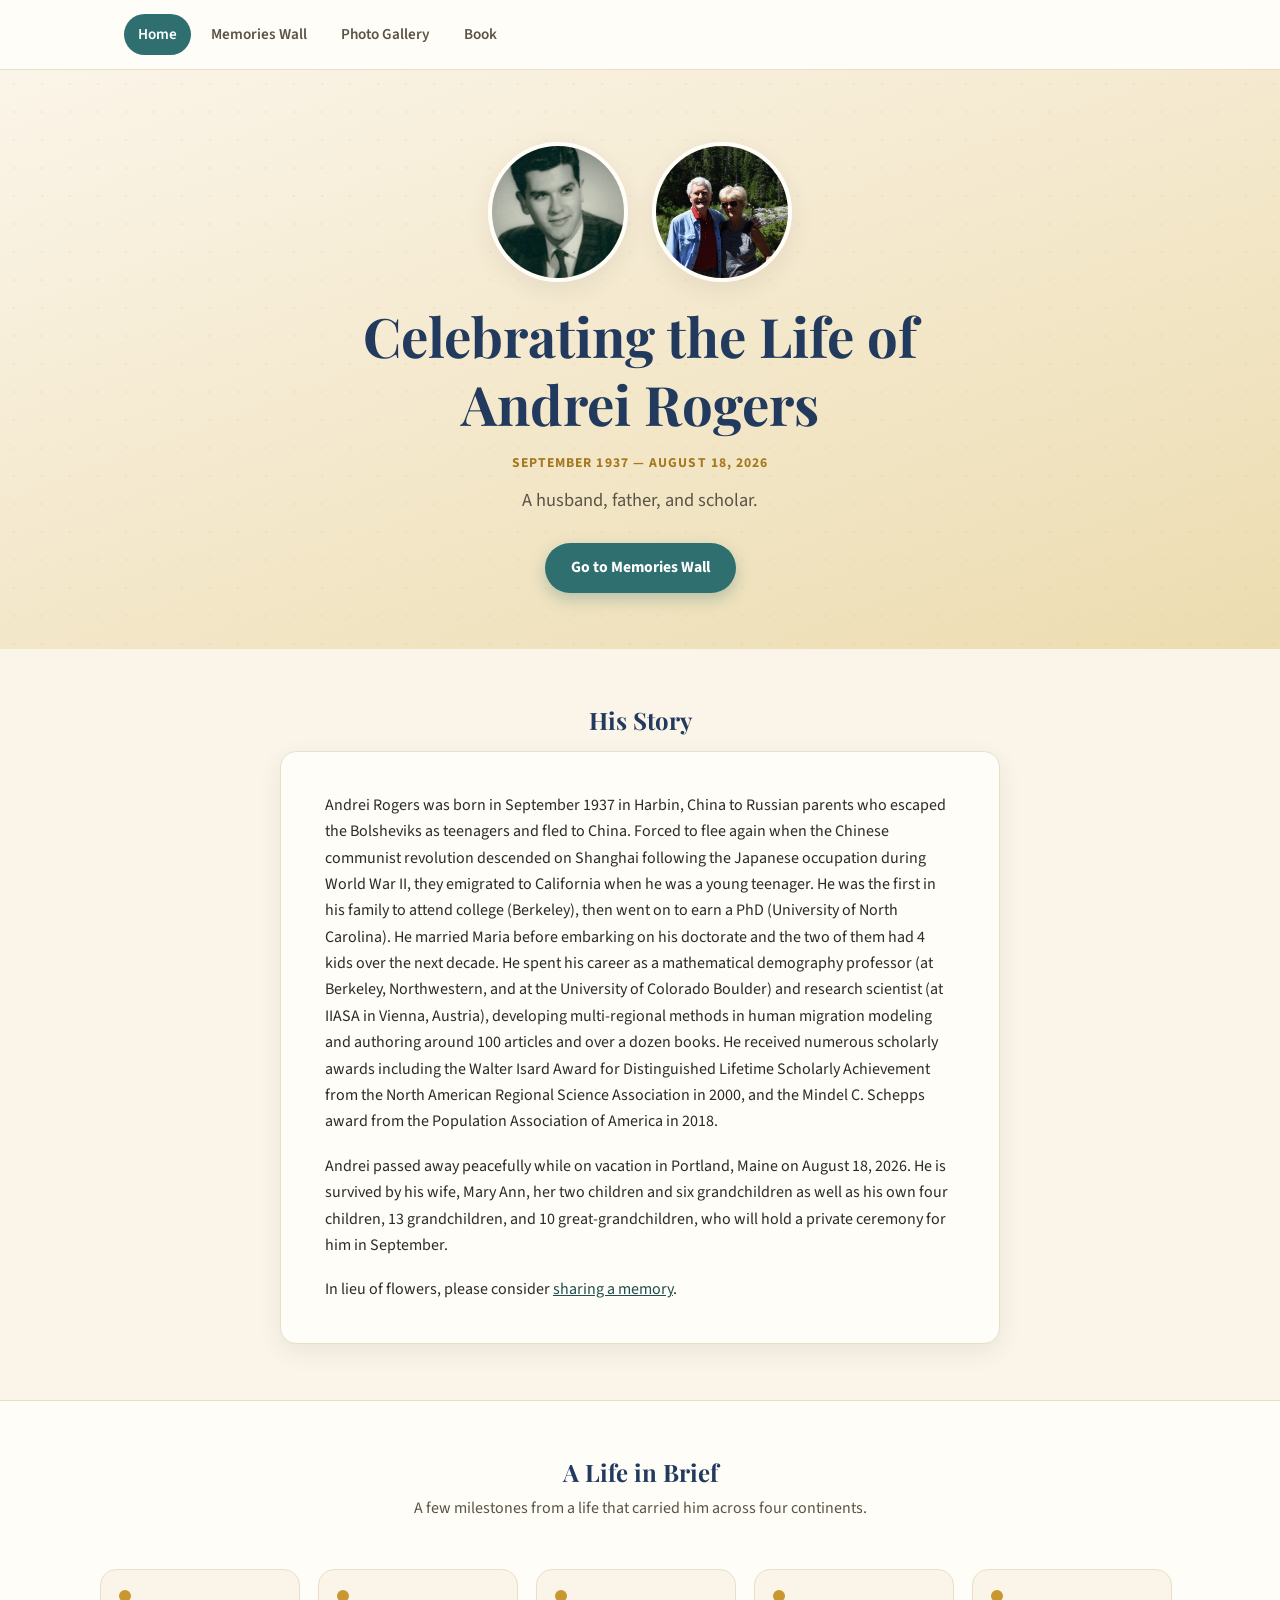
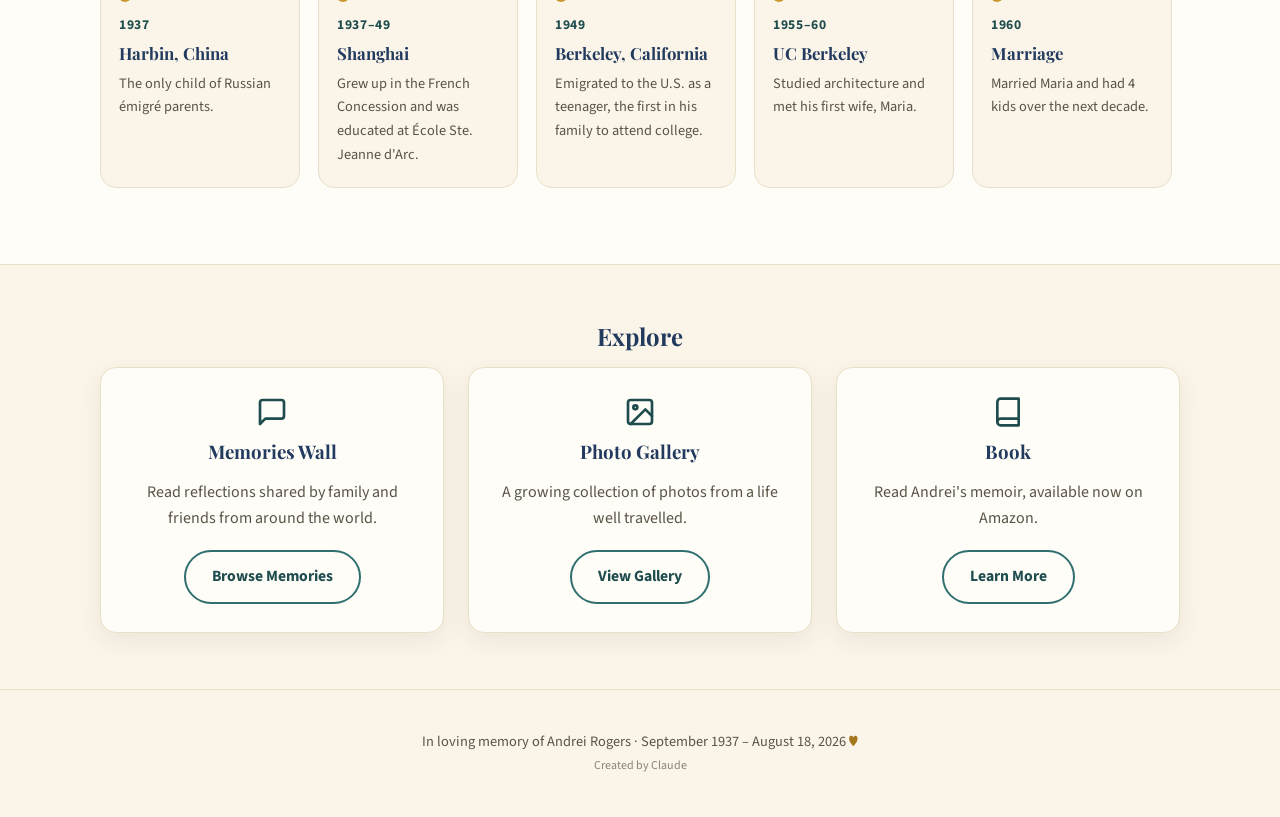
==== index.html @ faf22331 "Rebuild Book page, drop Share card, add widowhood to timeline - Explore: remove the "Share a Memory"" ====
<!DOCTYPE html>
<html lang="en">
<head>
<meta charset="UTF-8">
<meta name="viewport" content="width=device-width, initial-scale=1.0">
<title>In Loving Memory of Andrei Rogers</title>
<meta name="description" content="Celebrating the life of Andrei Rogers — scholar, traveler, father, and grandfather, 1937–2026.">
<link rel="preconnect" href="https://fonts.googleapis.com">
<link href="https://fonts.googleapis.com/css2?family=Playfair+Display:wght@600;700&family=Source+Sans+3:wght@400;600;700&display=swap" rel="stylesheet">
<link rel="stylesheet" href="assets/css/style.css?v=4">
</head>
<body>

<header class="site-header">
  <nav class="nav">
    <ul class="nav-links">
      <li><a href="index.html" class="active">Home</a></li>
      <li><a href="memories.html">Memories Wall</a></li>
      <li><a href="gallery.html">Photo Gallery</a></li>
      <li><a href="book-movies.html">Book</a></li>
    </ul>
  </nav>
</header>

<section class="hero">
  <div class="hero-inner">
    <div class="hero-photos-row">
      <img class="hero-photo" src="assets/img/dad.jpg" alt="Andrei Rogers as a young man" width="140" height="140">
      <img class="hero-photo" src="assets/img/DSC_8532.jpeg" alt="Andrei Rogers and Mary Ann" width="140" height="140">
    </div>
    <h1>Celebrating the Life of<br>Andrei Rogers</h1>
    <div class="hero-dates">September 1937 &mdash; August 18, 2026</div>
    <p class="tagline">A husband, father, and scholar.</p>
    <div class="hero-actions">
      <a class="btn btn-primary" href="memories.html">Go to Memories Wall</a>
    </div>
  </div>
</section>

<section class="content">
  <h2 class="section-title" style="text-align:center; margin-bottom:16px;">His Story</h2>
  <div class="obituary">
    <p>Andrei Rogers was born in September 1937 in Harbin, China to Russian parents who escaped the Bolsheviks as teenagers and fled to China. Forced to flee again when the Chinese communist revolution descended on Shanghai following the Japanese occupation during World War II, they emigrated to California when he was a young teenager. He was the first in his family to attend college (Berkeley), then went on to earn a PhD (University of North Carolina). He married Maria before embarking on his doctorate and the two of them had 4 kids over the next decade. He spent his career as a mathematical demography professor (at Berkeley, Northwestern, and at the University of Colorado Boulder) and research scientist (at IIASA in Vienna, Austria), developing multi-regional methods in human migration modeling and authoring around 100 articles and over a dozen books. He received numerous scholarly awards including the Walter Isard Award for Distinguished Lifetime Scholarly Achievement from the North American Regional Science Association in 2000, and the Mindel C. Schepps award from the Population Association of America in 2018.</p>
    <p>Andrei passed away peacefully while on vacation in Portland, Maine on August 18, 2026. He is survived by his wife, Mary Ann, her two children and six grandchildren as well as his own four children, 13 grandchildren, and 10 great-grandchildren, who will hold a private ceremony for him in September.</p>
    <p>In lieu of flowers, please consider <a href="share.html">sharing a memory</a>.</p>
  </div>
</section>

<section class="content alt">
  <h2 class="section-title" style="text-align:center;">A Life in Brief</h2>
  <p class="section-sub">A few milestones from a life that carried him across four continents.</p>
  <div class="journey">
    <div class="journey-stop">
      <div class="year">1937</div>
      <h4>Harbin, China</h4>
      <p>The only child of Russian &eacute;migr&eacute; parents.</p>
    </div>
    <div class="journey-stop">
      <div class="year">1937&ndash;49</div>
      <h4>Shanghai</h4>
      <p>Grew up in the French Concession and was educated at &Eacute;cole Ste. Jeanne d'Arc.</p>
    </div>
    <div class="journey-stop">
      <div class="year">1949</div>
      <h4>Berkeley, California</h4>
      <p>Emigrated to the U.S. as a teenager, the first in his family to attend college.</p>
    </div>
    <div class="journey-stop">
      <div class="year">1955&ndash;60</div>
      <h4>UC Berkeley</h4>
      <p>Studied architecture and met his first wife, Maria.</p>
    </div>
    <div class="journey-stop">
      <div class="year">1960</div>
      <h4>Marriage</h4>
      <p>Married Maria and had 4 kids over the next decade.</p>
    </div>
    <div class="journey-stop">
      <div class="year">1960&ndash;64</div>
      <h4>Chapel Hill, NC</h4>
      <p>Earned the University of North Carolina planning department's first PhD.</p>
    </div>
    <div class="journey-stop">
      <div class="year">1964&ndash;70</div>
      <h4>UC Berkeley Faculty</h4>
      <p>Rose from lecturer to full professor in six years.</p>
    </div>
    <div class="journey-stop">
      <div class="year">1970&ndash;75</div>
      <h4>Northwestern University</h4>
      <p>Built a new urban systems engineering and policy planning program.</p>
    </div>
    <div class="journey-stop">
      <div class="year">1975&ndash;83</div>
      <h4>Vienna, Austria</h4>
      <p>Led the Human Settlements and Services research area at IIASA.</p>
    </div>
    <div class="journey-stop">
      <div class="year">1983</div>
      <h4>Boulder, Colorado</h4>
      <p>Joined the University of Colorado, founding its Population Program.</p>
    </div>
    <div class="journey-stop">
      <div class="year">1997</div>
      <h4>Widowhood</h4>
      <p>Maria died in October.</p>
    </div>
    <div class="journey-stop">
      <div class="year">2000</div>
      <h4>Walter Isard Award</h4>
      <p>Received the Award for Distinguished Lifetime Scholarly Achievement.</p>
    </div>
    <div class="journey-stop">
      <div class="year">2001</div>
      <h4>Marriage</h4>
      <p>Married Mary Ann.</p>
    </div>
    <div class="journey-stop">
      <div class="year">2008</div>
      <h4>Retirement</h4>
      <p>Retired from full-time teaching after 25 years at CU Boulder.</p>
    </div>
    <div class="journey-stop">
      <div class="year">2018</div>
      <h4>Mindel C. Sheps Award</h4>
      <p>Honored by the Population Association of America.</p>
    </div>
    <div class="journey-stop">
      <div class="year">2026</div>
      <h4>Portland, Maine</h4>
      <p>Passed away peacefully on August 18, at age 88.</p>
    </div>
  </div>
</section>

<section class="content">
  <h2 class="section-title" style="text-align:center; margin-bottom:16px;">Explore</h2>
  <div class="card-grid">
    <div class="card">
      <div class="icon-svg"><svg width="32" height="32" viewBox="0 0 24 24" fill="none" stroke="currentColor" stroke-width="2" stroke-linecap="round" stroke-linejoin="round"><path d="M21 15a2 2 0 0 1-2 2H7l-4 4V5a2 2 0 0 1 2-2h14a2 2 0 0 1 2 2z"/></svg></div>
      <h3>Memories Wall</h3>
      <p>Read reflections shared by family and friends from around the world.</p>
      <a class="btn btn-outline" href="memories.html">Browse Memories</a>
    </div>
    <div class="card">
      <div class="icon-svg"><svg width="32" height="32" viewBox="0 0 24 24" fill="none" stroke="currentColor" stroke-width="2" stroke-linecap="round" stroke-linejoin="round"><rect x="3" y="3" width="18" height="18" rx="2"/><circle cx="8.5" cy="8.5" r="1.5"/><path d="M21 15l-5-5L5 21"/></svg></div>
      <h3>Photo Gallery</h3>
      <p>A growing collection of photos from a life well travelled.</p>
      <a class="btn btn-outline" href="gallery.html">View Gallery</a>
    </div>
    <div class="card">
      <div class="icon-svg"><svg width="32" height="32" viewBox="0 0 24 24" fill="none" stroke="currentColor" stroke-width="2" stroke-linecap="round" stroke-linejoin="round"><path d="M4 19.5A2.5 2.5 0 0 1 6.5 17H20"/><path d="M6.5 2H20v20H6.5A2.5 2.5 0 0 1 4 19.5v-15A2.5 2.5 0 0 1 6.5 2z"/></svg></div>
      <h3>Book</h3>
      <p>Read Andrei's memoir, available now on Amazon.</p>
      <a class="btn btn-outline" href="book-movies.html">Learn More</a>
    </div>
  </div>
</section>

<footer class="site-footer">
  In loving memory of Andrei Rogers &middot; September 1937 &ndash; August 18, 2026 <span class="heart">&hearts;</span>
  <br><small style="opacity:0.7;">Created by Claude</small>
</footer>

</body>
</html>
---- assets/css/style.css ----
/* ============================================================
   In Memory of Andrei Rogers — shared stylesheet
   ============================================================ */

:root {
  --cream: #FBF5E9;
  --cream-card: #FFFDF8;
  --ink: #2E2A24;
  --ink-soft: #5A5346;
  --gold: #C9972F;
  --gold-deep: #A5781F;
  --teal: #2F6F6F;
  --teal-deep: #1F4D4D;
  --navy: #223A5E;
  --border: #E9DFC9;
  --shadow: 0 8px 24px rgba(46, 42, 36, 0.08);
  --radius: 16px;
  --max-width: 1080px;
}

* { box-sizing: border-box; }

html { scroll-behavior: smooth; }

body {
  margin: 0;
  font-family: 'Source Sans 3', -apple-system, BlinkMacSystemFont, 'Segoe UI', sans-serif;
  background: var(--cream);
  color: var(--ink);
  line-height: 1.65;
}

h1, h2, h3, h4 {
  font-family: 'Playfair Display', Georgia, 'Times New Roman', serif;
  color: var(--navy);
  line-height: 1.25;
  margin-top: 0;
}

a { color: var(--teal-deep); }
a:hover { color: var(--gold-deep); }

.container {
  max-width: var(--max-width);
  margin: 0 auto;
  padding: 0 24px;
}

/* ---------- Nav ---------- */
.site-header {
  background: var(--cream-card);
  border-bottom: 1px solid var(--border);
  position: sticky;
  top: 0;
  z-index: 50;
}

.nav {
  display: flex;
  align-items: center;
  justify-content: flex-start;
  padding: 14px 24px;
  max-width: var(--max-width);
  margin: 0 auto;
  flex-wrap: wrap;
  gap: 10px;
}

.nav-brand {
  font-family: 'Playfair Display', Georgia, serif;
  font-size: 1.25rem;
  color: var(--navy);
  text-decoration: none;
  font-weight: 700;
}

.nav-links {
  display: flex;
  gap: 6px;
  flex-wrap: wrap;
  list-style: none;
  margin: 0;
  padding: 0;
}

.nav-links a {
  display: inline-block;
  padding: 8px 14px;
  border-radius: 999px;
  text-decoration: none;
  color: var(--ink-soft);
  font-weight: 600;
  font-size: 0.95rem;
  transition: background 0.15s ease, color 0.15s ease;
}

.nav-links a:hover,
.nav-links a.active {
  background: var(--teal);
  color: #fff;
}

/* ---------- Hero ---------- */
.hero {
  position: relative;
  overflow: hidden;
  background: linear-gradient(160deg, #FBF5E9 0%, #F3E7C9 55%, #ECDCB0 100%);
  padding: 72px 24px 56px;
  text-align: center;
}

.hero::before {
  content: "";
  position: absolute;
  inset: 0;
  background-image: radial-gradient(circle, var(--gold) 1.5px, transparent 1.5px);
  background-size: 28px 28px;
  opacity: 0.12;
  pointer-events: none;
}

.hero-inner {
  position: relative;
  max-width: 760px;
  margin: 0 auto;
}

.hero-dates {
  letter-spacing: 0.08em;
  text-transform: uppercase;
  color: var(--gold-deep);
  font-weight: 700;
  font-size: 0.85rem;
  margin-bottom: 10px;
}

.hero-photos-row {
  display: flex;
  align-items: center;
  justify-content: center;
  gap: clamp(12px, 3vw, 24px);
  flex-wrap: wrap;
  margin-bottom: 20px;
}

.hero-dates {
  margin-top: 4px;
}

.hero-photo {
  width: clamp(88px, 12vw, 140px);
  height: clamp(88px, 12vw, 140px);
  border-radius: 50%;
  object-fit: cover;
  border: 4px solid var(--cream-card);
  box-shadow: var(--shadow);
  flex-shrink: 0;
}

.hero h1 {
  font-size: clamp(2.2rem, 5vw, 3.4rem);
  margin-bottom: 14px;
}

.hero p.tagline {
  font-size: 1.15rem;
  color: var(--ink-soft);
  max-width: 560px;
  margin: 0 auto 28px;
}

.hero-actions {
  display: flex;
  gap: 14px;
  justify-content: center;
  flex-wrap: wrap;
}

/* ---------- Buttons ---------- */
.btn {
  display: inline-block;
  padding: 12px 26px;
  border-radius: 999px;
  font-weight: 700;
  text-decoration: none;
  font-size: 0.98rem;
  transition: transform 0.15s ease, box-shadow 0.15s ease;
  border: none;
  cursor: pointer;
}

.btn:hover { transform: translateY(-2px); }

.btn-primary {
  background: var(--teal);
  color: #fff;
  box-shadow: 0 6px 16px rgba(47, 111, 111, 0.3);
}
.btn-primary:hover { color: #fff; background: var(--teal-deep); }

.btn-gold {
  background: var(--gold);
  color: #fff;
  box-shadow: 0 6px 16px rgba(201, 151, 47, 0.3);
}
.btn-gold:hover { color: #fff; background: var(--gold-deep); }

.btn-outline {
  background: transparent;
  border: 2px solid var(--teal);
  color: var(--teal-deep);
}
.btn-outline:hover { background: var(--teal); color: #fff; }

/* ---------- Sections ---------- */
section.content {
  padding: 56px 24px;
}

section.content.alt {
  background: var(--cream-card);
  border-top: 1px solid var(--border);
  border-bottom: 1px solid var(--border);
}

.section-title {
  text-align: center;
  margin-bottom: 8px;
}

.section-sub {
  text-align: center;
  color: var(--ink-soft);
  max-width: 640px;
  margin: 0 auto 40px;
}

.obituary {
  max-width: 720px;
  margin: 0 auto;
  background: var(--cream-card);
  border: 1px solid var(--border);
  border-radius: var(--radius);
  box-shadow: var(--shadow);
  padding: 40px 44px;
}

.obituary p { margin: 0 0 18px; }
.obituary p:last-child { margin-bottom: 0; }

/* ---------- Journey timeline ---------- */
.journey {
  max-width: var(--max-width);
  margin: 0 auto;
  display: flex;
  gap: 18px;
  overflow-x: auto;
  padding: 8px 4px 20px;
  scroll-snap-type: x proximity;
}

.journey-stop {
  scroll-snap-align: start;
  flex: 0 0 200px;
  background: var(--cream);
  border: 1px solid var(--border);
  border-radius: var(--radius);
  padding: 20px 18px;
  position: relative;
}

.journey-stop::before {
  content: "";
  display: block;
  width: 12px;
  height: 12px;
  border-radius: 50%;
  background: var(--gold);
  margin-bottom: 12px;
}

.journey-stop .year {
  font-weight: 700;
  color: var(--teal-deep);
  font-size: 0.85rem;
  text-transform: uppercase;
  letter-spacing: 0.05em;
}

.journey-stop h4 {
  margin: 6px 0 8px;
  font-size: 1.05rem;
}

.journey-stop p {
  margin: 0;
  font-size: 0.9rem;
  color: var(--ink-soft);
}

/* ---------- Cards grid (links, book/film) ---------- */
.card-grid {
  display: grid;
  grid-template-columns: repeat(auto-fit, minmax(260px, 1fr));
  gap: 24px;
  max-width: var(--max-width);
  margin: 0 auto;
}

.card-grid-2x2 {
  grid-template-columns: repeat(2, minmax(260px, 1fr));
  max-width: 720px;
}

@media (max-width: 640px) {
  .card-grid-2x2 {
    grid-template-columns: 1fr;
  }
}

.card {
  background: var(--cream-card);
  border: 1px solid var(--border);
  border-radius: var(--radius);
  box-shadow: var(--shadow);
  padding: 28px;
  text-align: center;
}

.card .icon {
  font-size: 2.2rem;
  margin-bottom: 12px;
}

.card .icon-svg {
  color: var(--teal-deep);
  margin-bottom: 12px;
  display: flex;
  justify-content: center;
}

.card h3 { margin-bottom: 8px; }
.card p { color: var(--ink-soft); margin-bottom: 18px; }

/* ---------- Forms / filters ---------- */
.filter-bar {
  max-width: var(--max-width);
  margin: 0 auto 32px;
  background: var(--cream-card);
  border: 1px solid var(--border);
  border-radius: var(--radius);
  box-shadow: var(--shadow);
  padding: 22px 26px;
  display: grid;
  grid-template-columns: repeat(auto-fit, minmax(180px, 1fr));
  gap: 16px;
  align-items: end;
}

.filter-field label {
  display: block;
  font-weight: 700;
  font-size: 0.82rem;
  text-transform: uppercase;
  letter-spacing: 0.04em;
  color: var(--teal-deep);
  margin-bottom: 6px;
}

.filter-field input,
.filter-field select {
  width: 100%;
  padding: 9px 12px;
  border: 1px solid var(--border);
  border-radius: 8px;
  font-size: 0.95rem;
  font-family: inherit;
  background: #fff;
  color: var(--ink);
}

.filter-field input:focus,
.filter-field select:focus {
  outline: 2px solid var(--teal);
  outline-offset: 1px;
}

.filter-clear {
  align-self: end;
}

/* ---------- Memory cards ---------- */
.memories-meta {
  max-width: var(--max-width);
  margin: 0 auto 18px;
  color: var(--ink-soft);
  font-size: 0.92rem;
}

.memories-list {
  max-width: var(--max-width);
  margin: 0 auto;
  display: grid;
  gap: 20px;
}

.memory-card {
  background: var(--cream-card);
  border: 1px solid var(--border);
  border-radius: var(--radius);
  box-shadow: var(--shadow);
  padding: 26px 30px;
}

.memory-card .memory-head {
  display: flex;
  justify-content: space-between;
  align-items: baseline;
  flex-wrap: wrap;
  gap: 8px;
  margin-bottom: 10px;
}

.memory-card .memory-author {
  font-weight: 700;
  color: var(--navy);
  font-size: 1.05rem;
}

.memory-card .memory-relationship {
  color: var(--gold-deep);
  font-weight: 600;
  font-size: 0.85rem;
}

.memory-card .memory-date {
  color: var(--ink-soft);
  font-size: 0.85rem;
  white-space: nowrap;
}

.memory-card .memory-text {
  margin: 0;
  white-space: pre-wrap;
}

.memory-photos {
  display: flex;
  flex-wrap: wrap;
  gap: 10px;
  margin-top: 14px;
}

.memory-photos a img {
  width: 110px;
  height: 110px;
  object-fit: cover;
  border-radius: 10px;
  border: 1px solid var(--border);
  display: block;
}

.state-msg {
  max-width: var(--max-width);
  margin: 0 auto;
  text-align: center;
  color: var(--ink-soft);
  padding: 40px 20px;
}

.notice {
  max-width: var(--max-width);
  margin: 0 auto 28px;
  background: #FFF6DF;
  border: 1px solid #E9CE8C;
  border-radius: var(--radius);
  padding: 18px 24px;
  font-size: 0.92rem;
  color: #6B4E10;
}

.notice code {
  background: rgba(0,0,0,0.06);
  padding: 2px 6px;
  border-radius: 4px;
}

/* ---------- Gallery ---------- */
.photo-grid {
  max-width: var(--max-width);
  margin: 0 auto;
  display: grid;
  grid-template-columns: repeat(auto-fill, minmax(180px, 1fr));
  gap: 14px;
}

.photo-tile {
  display: block;
  aspect-ratio: 1 / 1;
  border-radius: 12px;
  overflow: hidden;
  border: 1px solid var(--border);
  box-shadow: var(--shadow);
  background: var(--cream-card);
  transition: transform 0.15s ease;
}

.photo-tile:hover {
  transform: scale(1.03);
}

.photo-tile img {
  width: 100%;
  height: 100%;
  object-fit: cover;
  display: block;
}

/* ---------- Share form ---------- */
.form-frame-wrap {
  max-width: 760px;
  margin: 0 auto;
  border-radius: var(--radius);
  overflow: hidden;
  border: 1px solid var(--border);
  box-shadow: var(--shadow);
  background: var(--cream-card);
}

.form-frame-wrap iframe {
  width: 100%;
  height: 1500px;
  border: none;
  display: block;
}

/* ---------- Footer ---------- */
.site-footer {
  text-align: center;
  padding: 40px 24px;
  color: var(--ink-soft);
  font-size: 0.9rem;
  border-top: 1px solid var(--border);
}

.site-footer .heart { color: var(--gold-deep); }

@media (max-width: 640px) {
  .obituary { padding: 28px 24px; }
  .nav { justify-content: center; text-align: center; }
}
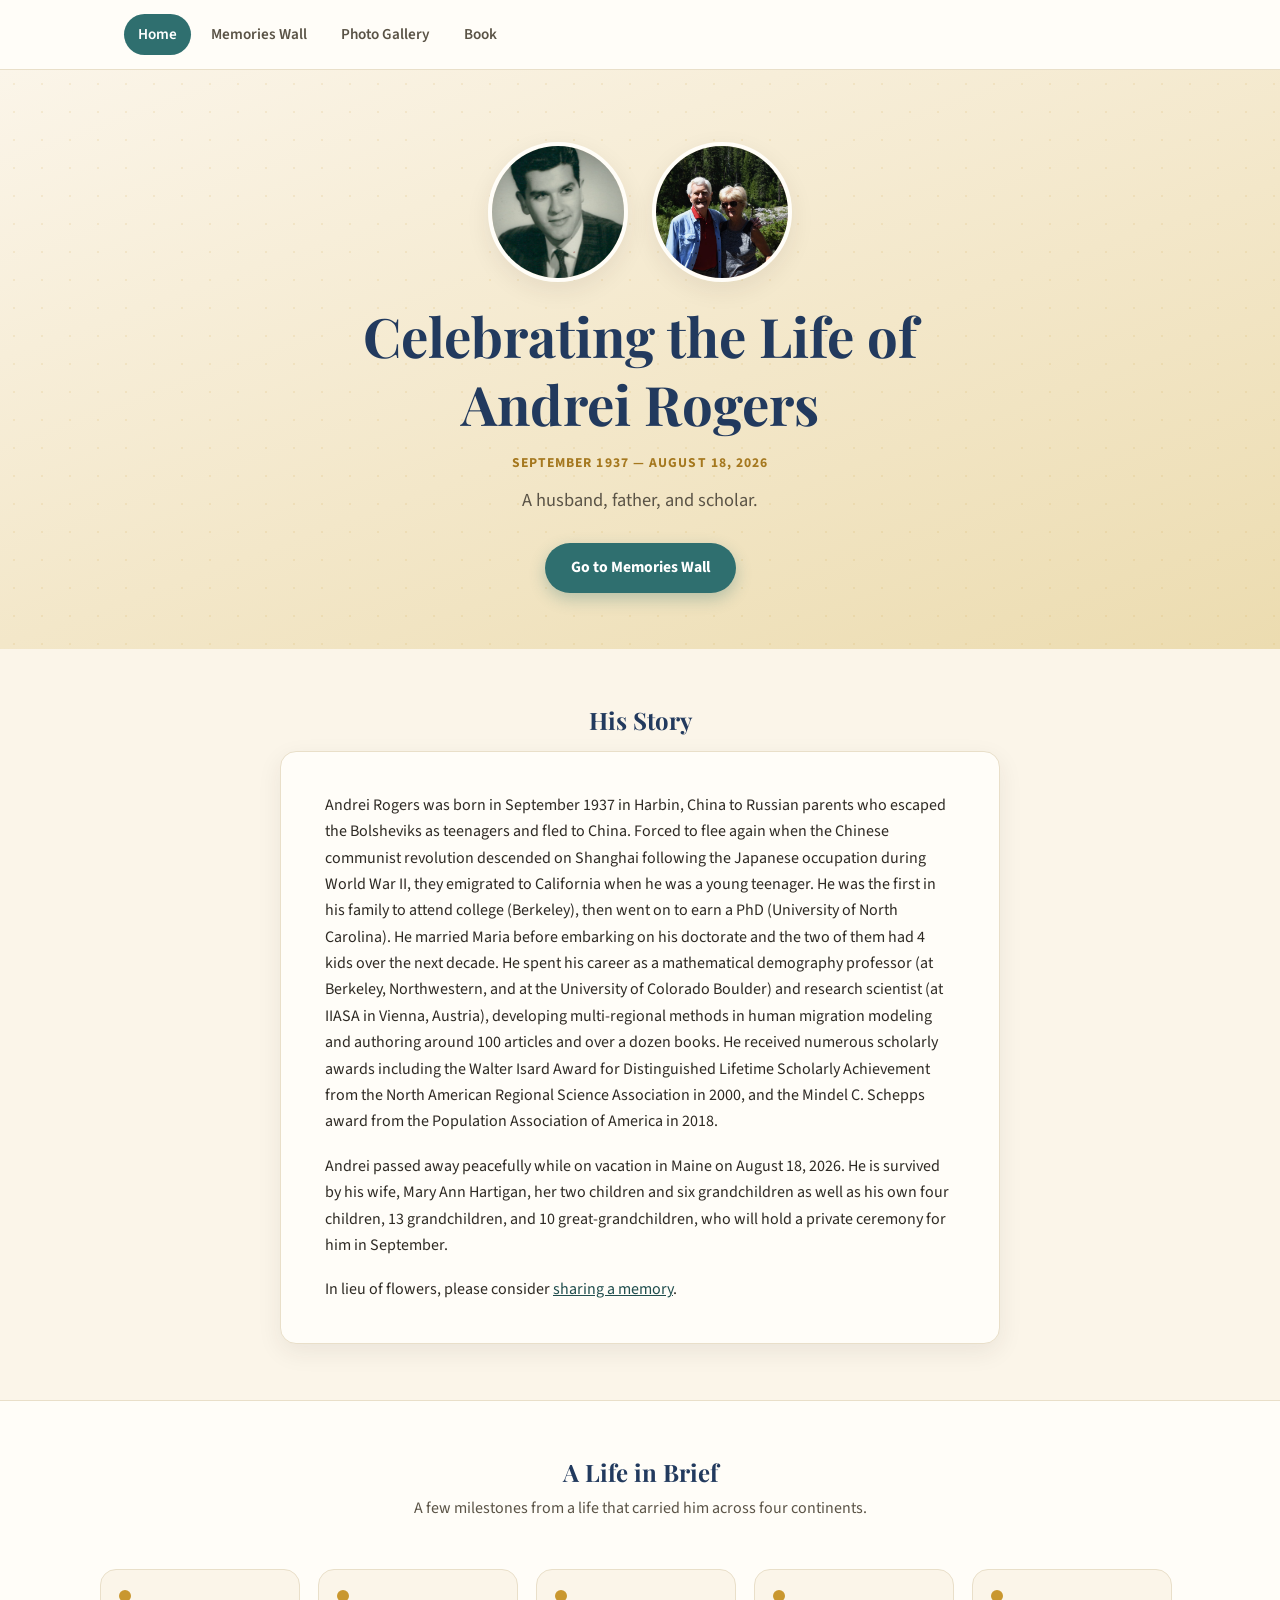
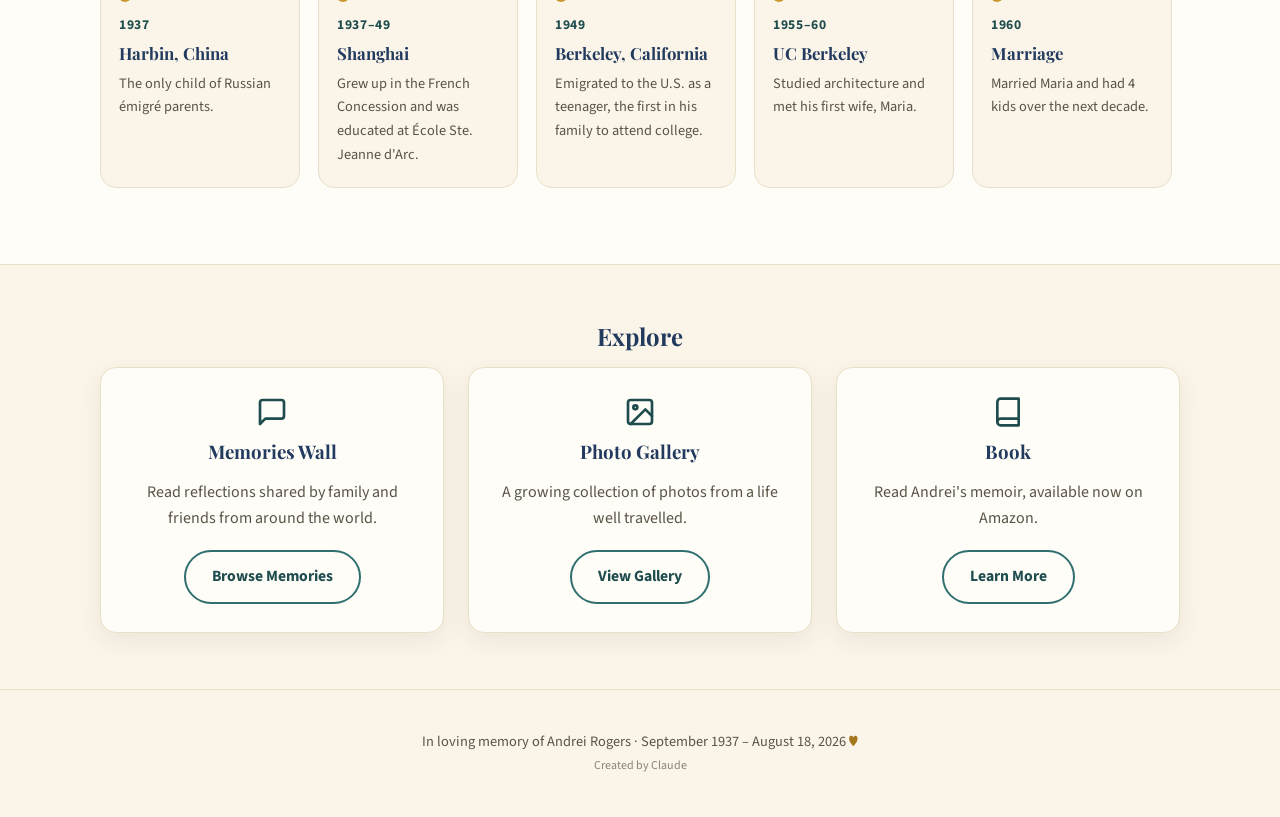
==== commit d5802293: "Expand widowhood entry with oral histories link, update survivor details" ====
--- a/index.html
+++ b/index.html
@@ -41,7 +41,7 @@
   <h2 class="section-title" style="text-align:center; margin-bottom:16px;">His Story</h2>
   <div class="obituary">
     <p>Andrei Rogers was born in September 1937 in Harbin, China to Russian parents who escaped the Bolsheviks as teenagers and fled to China. Forced to flee again when the Chinese communist revolution descended on Shanghai following the Japanese occupation during World War II, they emigrated to California when he was a young teenager. He was the first in his family to attend college (Berkeley), then went on to earn a PhD (University of North Carolina). He married Maria before embarking on his doctorate and the two of them had 4 kids over the next decade. He spent his career as a mathematical demography professor (at Berkeley, Northwestern, and at the University of Colorado Boulder) and research scientist (at IIASA in Vienna, Austria), developing multi-regional methods in human migration modeling and authoring around 100 articles and over a dozen books. He received numerous scholarly awards including the Walter Isard Award for Distinguished Lifetime Scholarly Achievement from the North American Regional Science Association in 2000, and the Mindel C. Schepps award from the Population Association of America in 2018.</p>
-    <p>Andrei passed away peacefully while on vacation in Portland, Maine on August 18, 2026. He is survived by his wife, Mary Ann, her two children and six grandchildren as well as his own four children, 13 grandchildren, and 10 great-grandchildren, who will hold a private ceremony for him in September.</p>
+    <p>Andrei passed away peacefully while on vacation in Maine on August 18, 2026. He is survived by his wife, Mary Ann Hartigan, her two children and six grandchildren as well as his own four children, 13 grandchildren, and 10 great-grandchildren, who will hold a private ceremony for him in September.</p>
     <p>In lieu of flowers, please consider <a href="share.html">sharing a memory</a>.</p>
   </div>
 </section>
@@ -103,7 +103,7 @@
     <div class="journey-stop">
       <div class="year">1997</div>
       <h4>Widowhood</h4>
-      <p>Maria died in October.</p>
+      <p>Maria dies in October after years of working with <a href="https://boulderlibrary.org/services/local-history/maria-rogers-oral-history-program/" target="_blank" rel="noopener">oral histories</a>.</p>
     </div>
     <div class="journey-stop">
       <div class="year">2000</div>
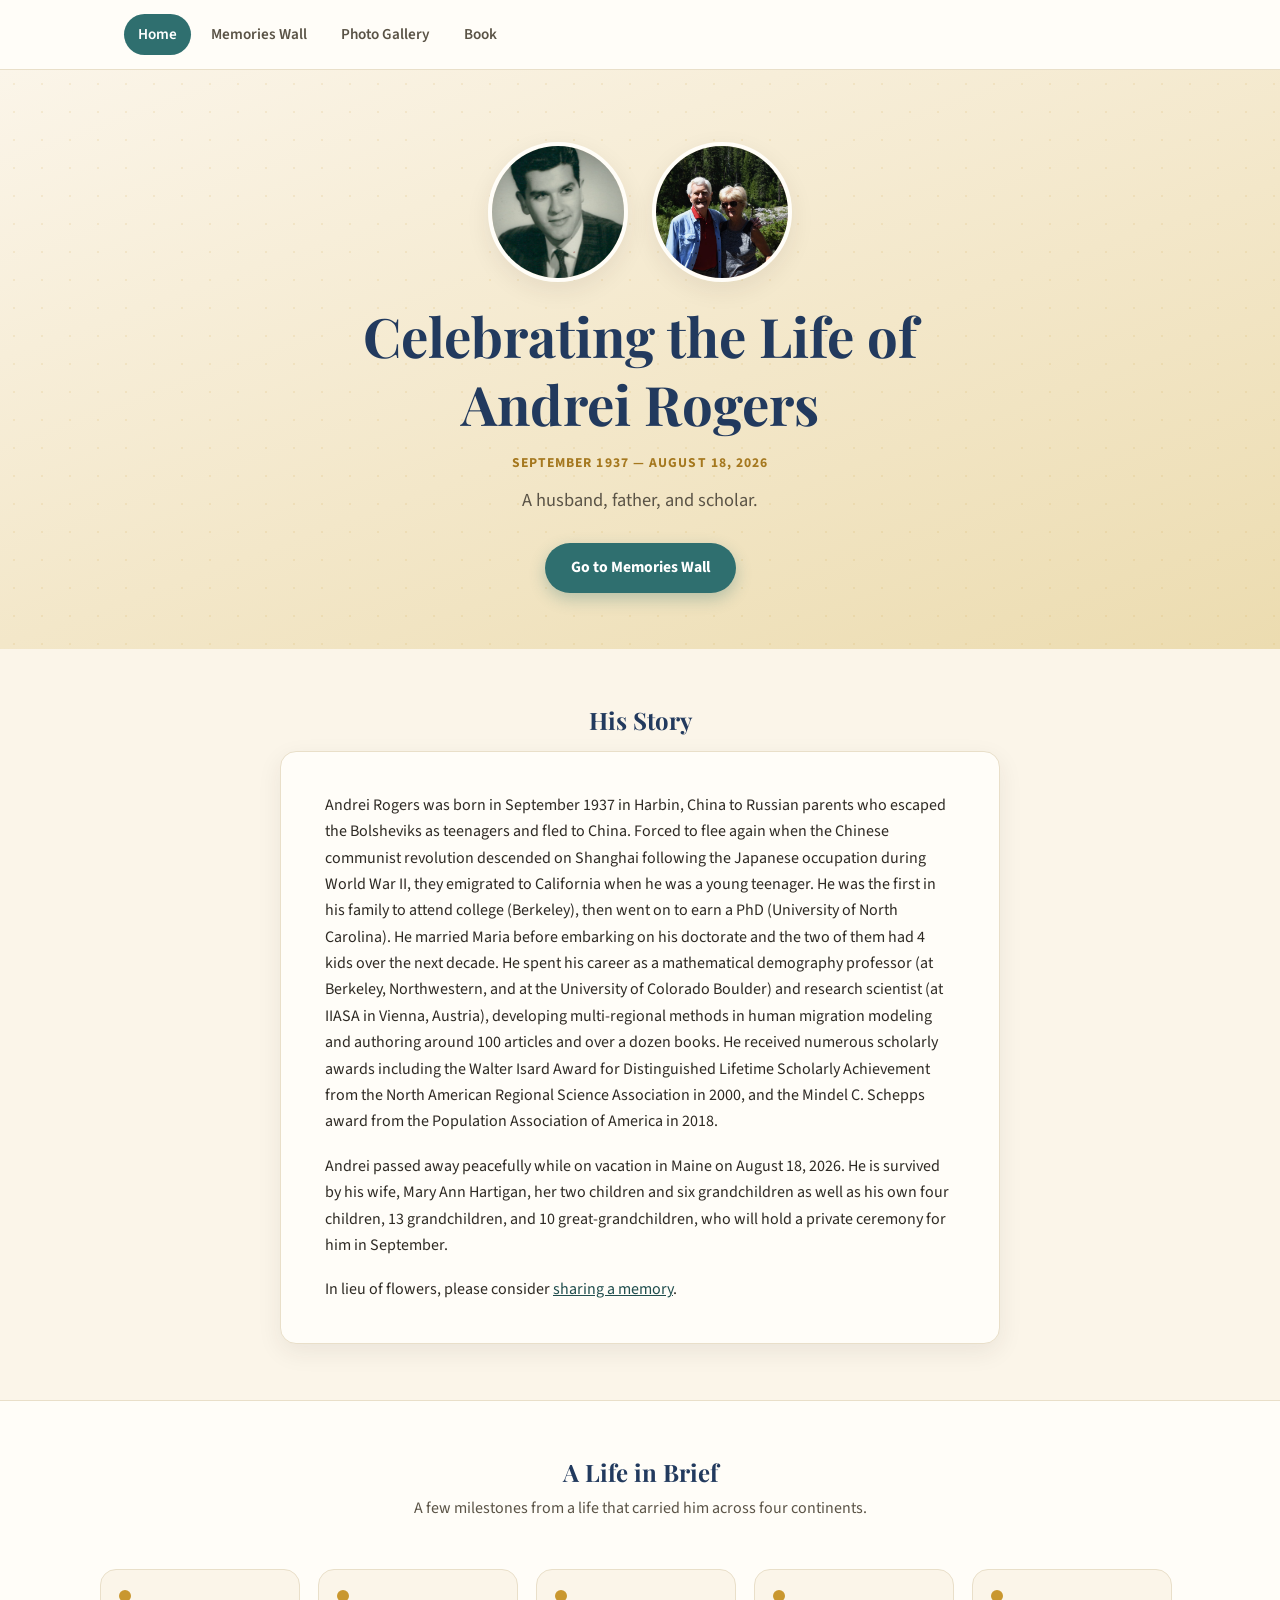
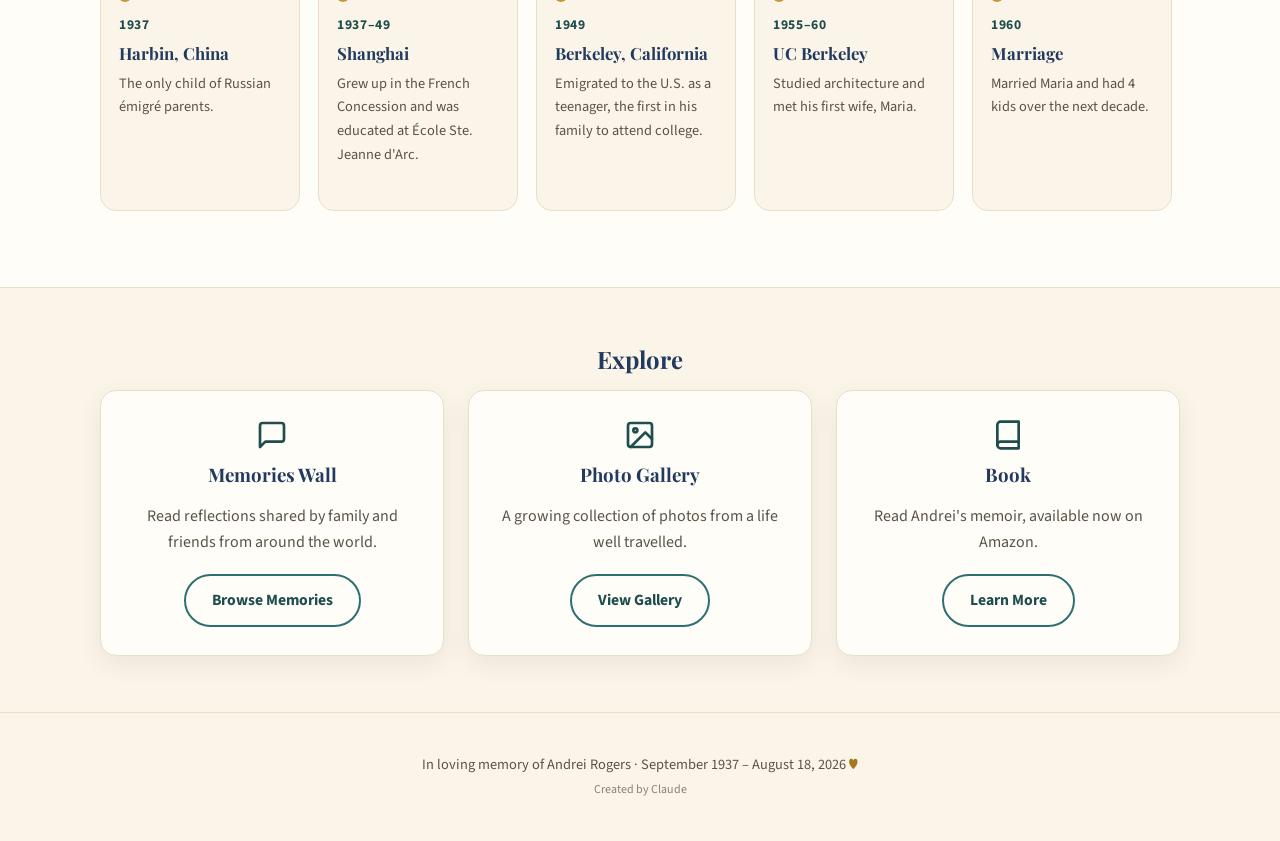
==== commit bbb97c44: "Rewrite widowhood entry to credit Boulder County Library oral histories" ====
--- a/index.html
+++ b/index.html
@@ -103,7 +103,7 @@
     <div class="journey-stop">
       <div class="year">1997</div>
       <h4>Widowhood</h4>
-      <p>Maria dies in October after years of working with <a href="https://boulderlibrary.org/services/local-history/maria-rogers-oral-history-program/" target="_blank" rel="noopener">oral histories</a>.</p>
+      <p>Maria dies in October. She is remembered by many for her work with the Boulder County Library on <a href="https://boulderlibrary.org/services/local-history/maria-rogers-oral-history-program/" target="_blank" rel="noopener">oral histories</a>.</p>
     </div>
     <div class="journey-stop">
       <div class="year">2000</div>
@@ -113,7 +113,7 @@
     <div class="journey-stop">
       <div class="year">2001</div>
       <h4>Marriage</h4>
-      <p>Married Mary Ann.</p>
+      <p>Married Mary Ann Hartigan.</p>
     </div>
     <div class="journey-stop">
       <div class="year">2008</div>
@@ -127,7 +127,7 @@
     </div>
     <div class="journey-stop">
       <div class="year">2026</div>
-      <h4>Portland, Maine</h4>
+      <h4>Maine</h4>
       <p>Passed away peacefully on August 18, at age 88.</p>
     </div>
   </div>
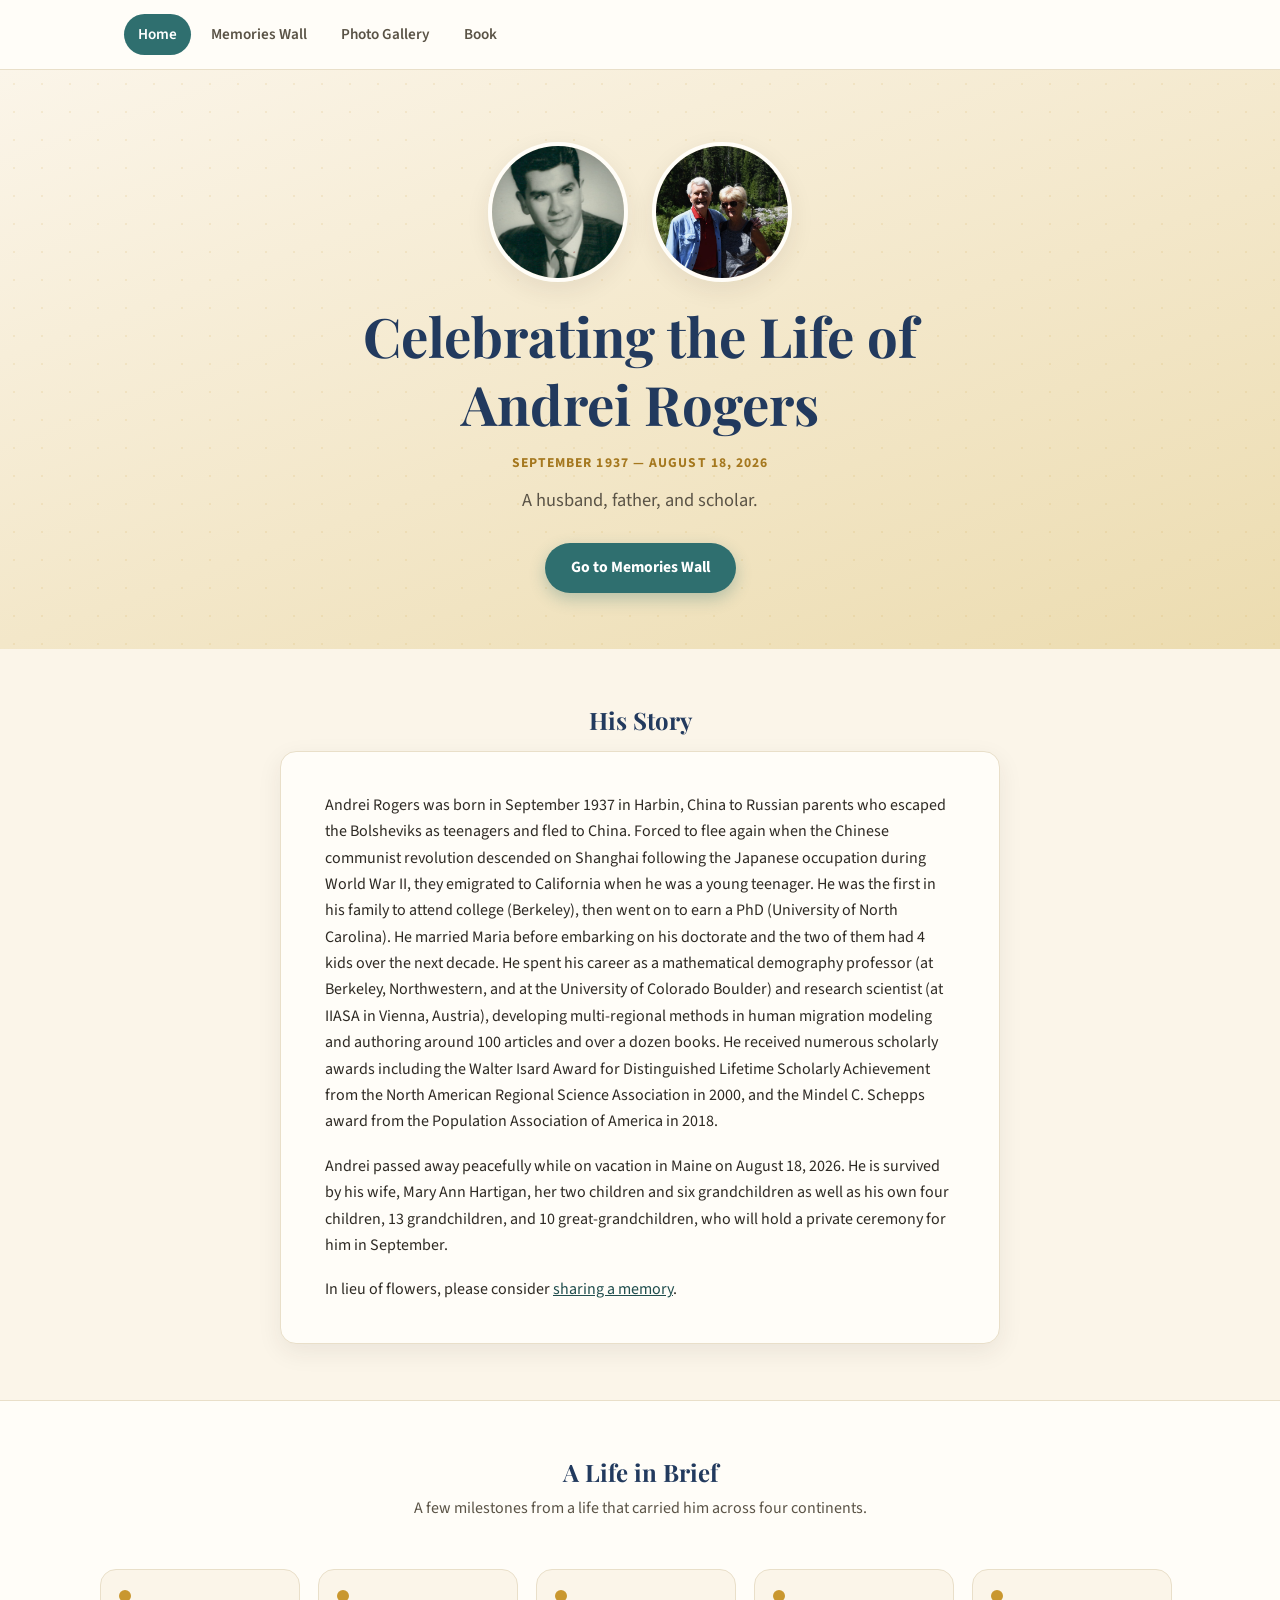
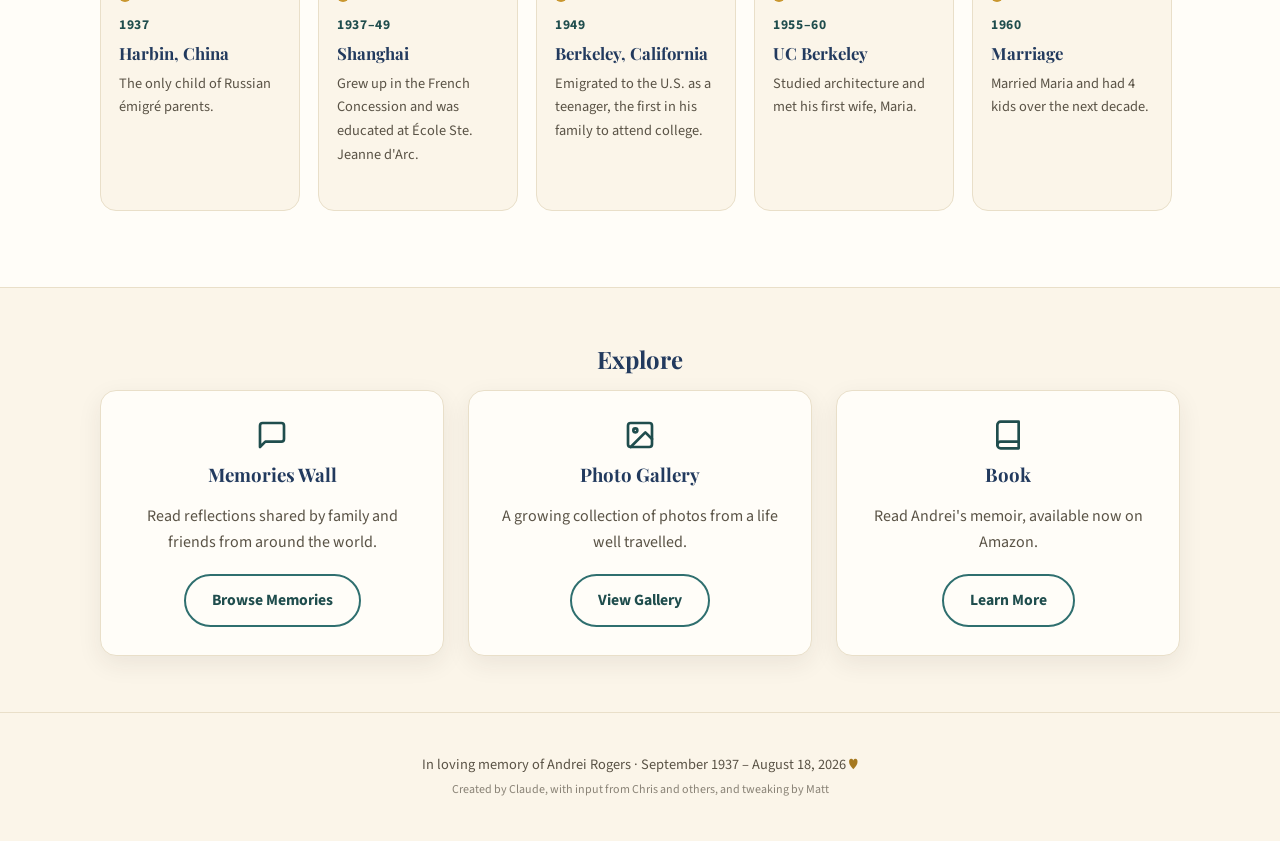
==== commit 97ba663e: "Credit Chris, others, and Matt in footer alongside Claude" ====
--- a/index.html
+++ b/index.html
@@ -127,7 +127,7 @@
     </div>
     <div class="journey-stop">
       <div class="year">2026</div>
-      <h4>Maine</h4>
+      <h4>The End</h4>
       <p>Passed away peacefully on August 18, at age 88.</p>
     </div>
   </div>
@@ -159,7 +159,7 @@
 
 <footer class="site-footer">
   In loving memory of Andrei Rogers &middot; September 1937 &ndash; August 18, 2026 <span class="heart">&hearts;</span>
-  <br><small style="opacity:0.7;">Created by Claude</small>
+  <br><small style="opacity:0.7;">Created by Claude, with input from Chris and others, and tweaking by Matt</small>
 </footer>
 
 </body>
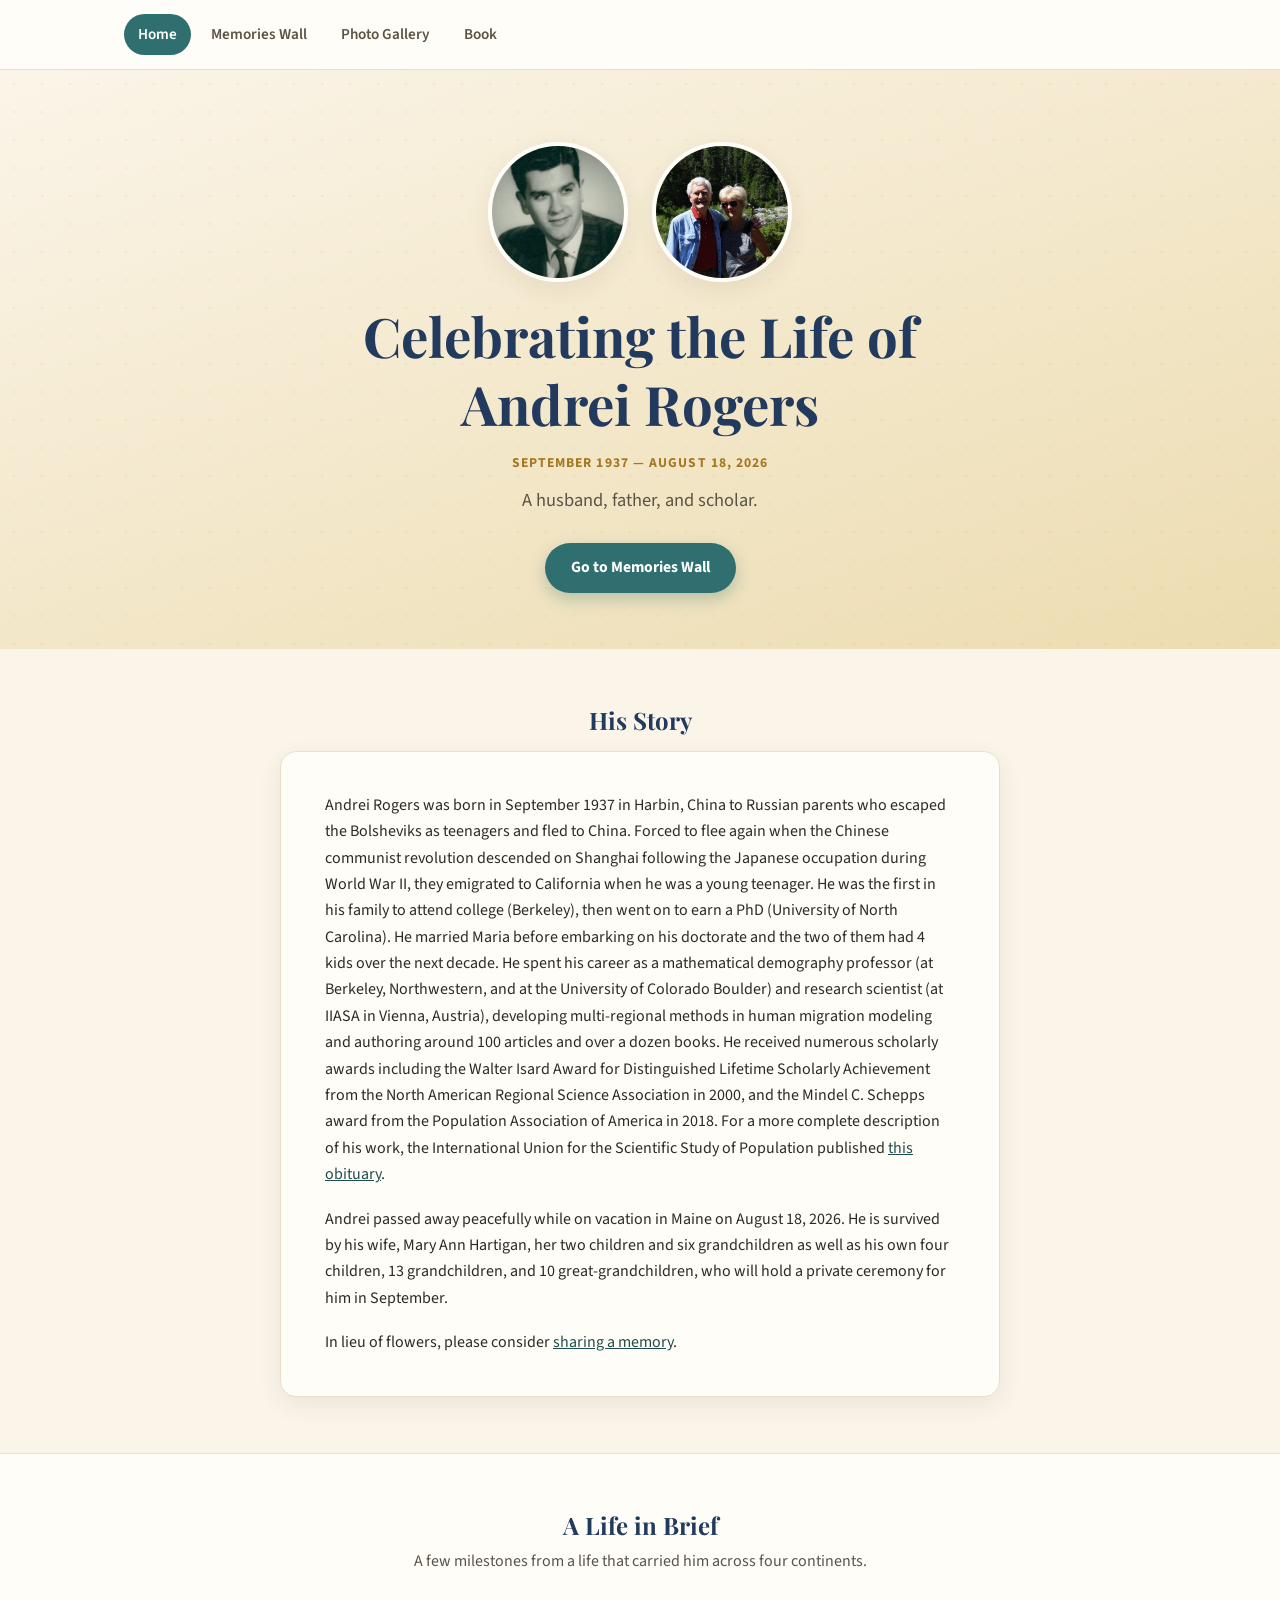
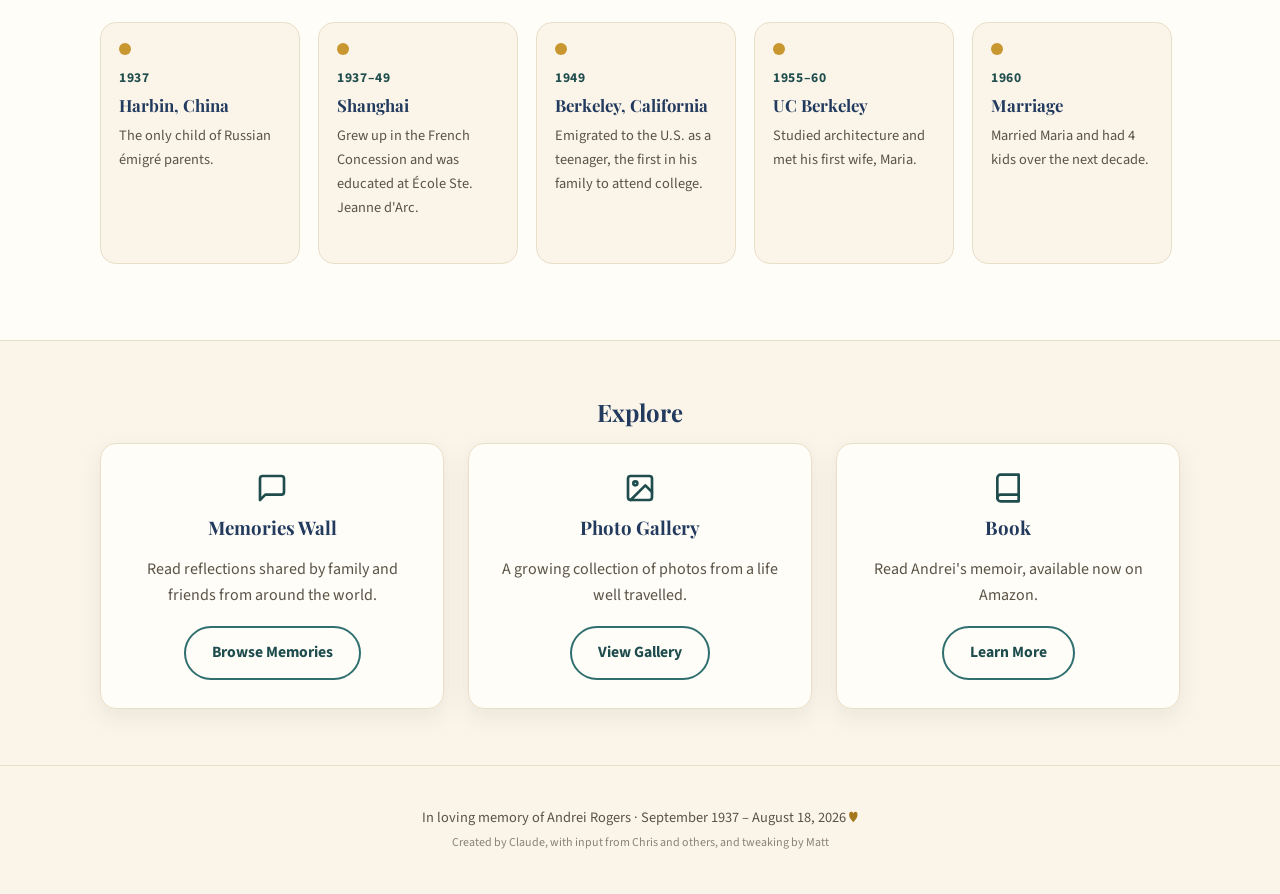
==== commit e56c625f: "Link to IUSSP obituary at end of His Story first paragraph" ====
--- a/index.html
+++ b/index.html
@@ -40,7 +40,7 @@
 <section class="content">
   <h2 class="section-title" style="text-align:center; margin-bottom:16px;">His Story</h2>
   <div class="obituary">
-    <p>Andrei Rogers was born in September 1937 in Harbin, China to Russian parents who escaped the Bolsheviks as teenagers and fled to China. Forced to flee again when the Chinese communist revolution descended on Shanghai following the Japanese occupation during World War II, they emigrated to California when he was a young teenager. He was the first in his family to attend college (Berkeley), then went on to earn a PhD (University of North Carolina). He married Maria before embarking on his doctorate and the two of them had 4 kids over the next decade. He spent his career as a mathematical demography professor (at Berkeley, Northwestern, and at the University of Colorado Boulder) and research scientist (at IIASA in Vienna, Austria), developing multi-regional methods in human migration modeling and authoring around 100 articles and over a dozen books. He received numerous scholarly awards including the Walter Isard Award for Distinguished Lifetime Scholarly Achievement from the North American Regional Science Association in 2000, and the Mindel C. Schepps award from the Population Association of America in 2018.</p>
+    <p>Andrei Rogers was born in September 1937 in Harbin, China to Russian parents who escaped the Bolsheviks as teenagers and fled to China. Forced to flee again when the Chinese communist revolution descended on Shanghai following the Japanese occupation during World War II, they emigrated to California when he was a young teenager. He was the first in his family to attend college (Berkeley), then went on to earn a PhD (University of North Carolina). He married Maria before embarking on his doctorate and the two of them had 4 kids over the next decade. He spent his career as a mathematical demography professor (at Berkeley, Northwestern, and at the University of Colorado Boulder) and research scientist (at IIASA in Vienna, Austria), developing multi-regional methods in human migration modeling and authoring around 100 articles and over a dozen books. He received numerous scholarly awards including the Walter Isard Award for Distinguished Lifetime Scholarly Achievement from the North American Regional Science Association in 2000, and the Mindel C. Schepps award from the Population Association of America in 2018. For a more complete description of his work, the International Union for the Scientific Study of Population published <a href="https://iussp.org/fr/andrei-rogers-1937-2026" target="_blank" rel="noopener">this obituary</a>.</p>
     <p>Andrei passed away peacefully while on vacation in Maine on August 18, 2026. He is survived by his wife, Mary Ann Hartigan, her two children and six grandchildren as well as his own four children, 13 grandchildren, and 10 great-grandchildren, who will hold a private ceremony for him in September.</p>
     <p>In lieu of flowers, please consider <a href="share.html">sharing a memory</a>.</p>
   </div>
